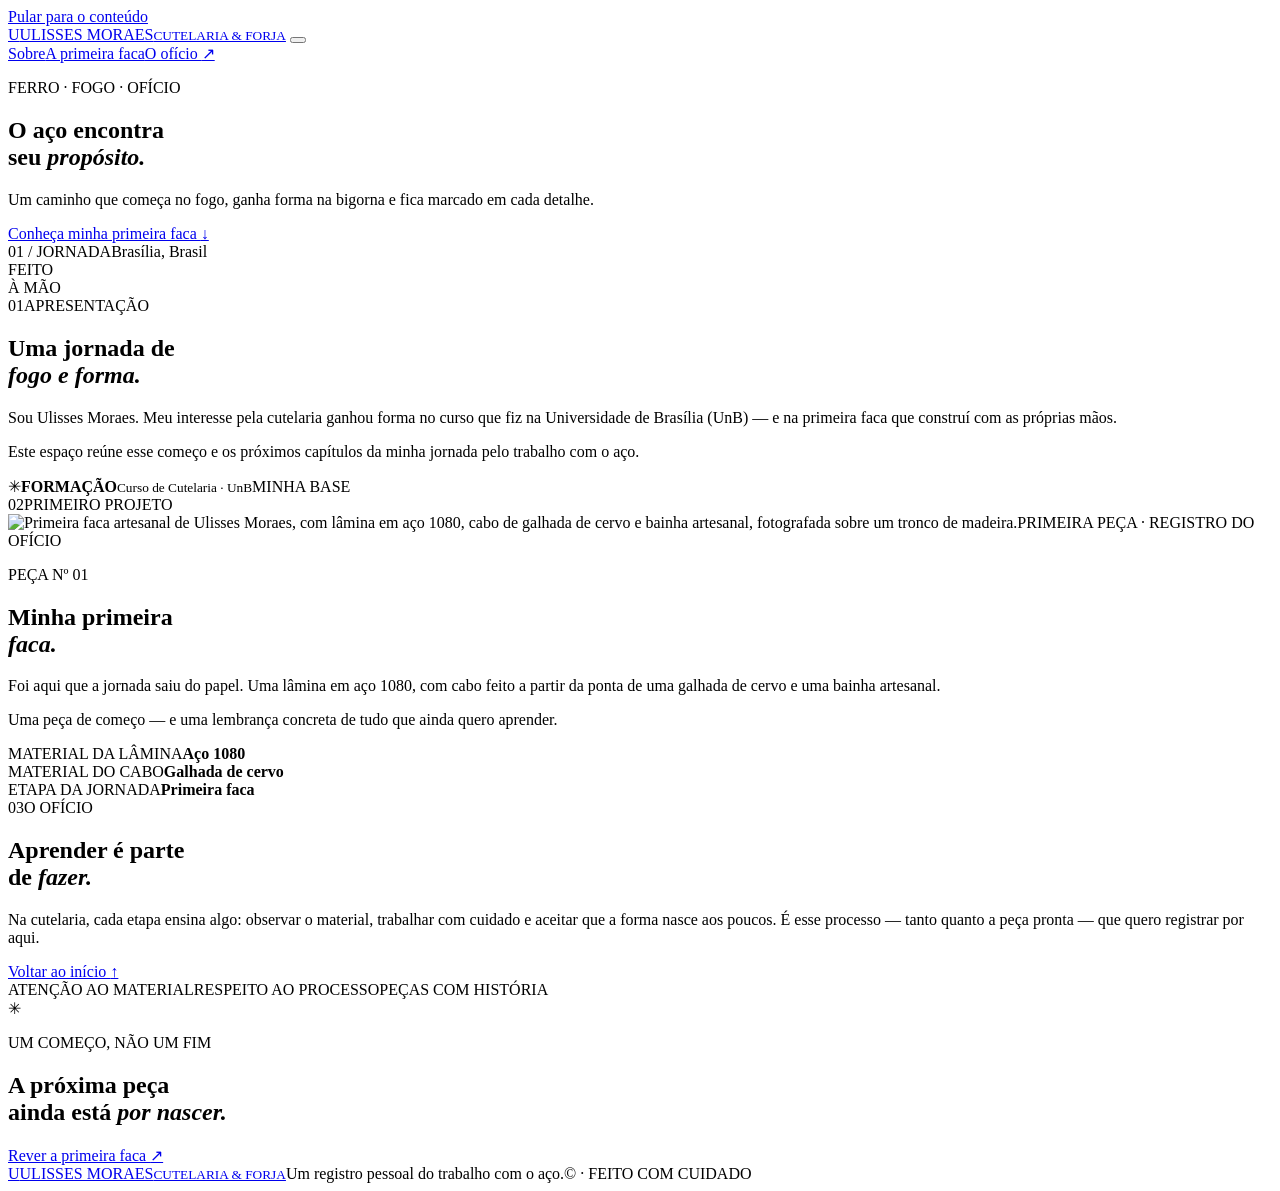
==== index.html @ f88304ad "Add files via upload" ====
<!doctype html>
<html lang="pt-BR">
<head>
  <meta charset="utf-8">
  <meta name="viewport" content="width=device-width, initial-scale=1">
  <meta name="theme-color" content="#171816">
  <meta name="description" content="Portfólio de Ulisses Moraes: cutelaria, forja e sua primeira faca artesanal em aço 1080 com cabo de galhada de cervo.">
  <title>Ulisses Moraes — Cutelaria &amp; Forja</title>
  <link rel="preconnect" href="https://fonts.googleapis.com">
  <link rel="preconnect" href="https://fonts.gstatic.com" crossorigin>
  <link href="https://fonts.googleapis.com/css2?family=DM+Sans:wght@400;500;600;700&family=Playfair+Display:wght@500;600;700&display=swap" rel="stylesheet">
  <link rel="stylesheet" href="css/style.css">
  <script src="js/main.js" defer></script>
</head>
<body>
  <a class="skip-link" href="#conteudo">Pular para o conteúdo</a>
  <header class="site-header">
    <a class="brand" href="#inicio" aria-label="Ulisses Moraes, início"><span class="brand-mark" aria-hidden="true">U</span><span>ULISSES MORAES<small>CUTELARIA &amp; FORJA</small></span></a>
    <button class="menu-toggle" aria-expanded="false" aria-controls="main-nav" aria-label="Abrir menu"><span></span><span></span></button>
    <nav id="main-nav" class="main-nav" aria-label="Navegação principal">
      <a href="#sobre">Sobre</a><a href="#peca">A primeira faca</a><a class="nav-cta" href="#processo">O ofício <span aria-hidden="true">↗</span></a>
    </nav>
  </header>
  <main id="conteudo">
    <section id="inicio" class="hero">
      <div class="hero-image" role="img" aria-label="Detalhe da primeira faca artesanal de Ulisses Moraes"></div>
      <div class="hero-shade"></div>
      <div class="hero-content">
        <p class="eyebrow"><span class="eyebrow-line"></span> FERRO · FOGO · OFÍCIO</p>
        <h1>O aço encontra<br>seu <em>propósito.</em></h1>
        <p class="hero-copy">Um caminho que começa no fogo, ganha forma na bigorna e fica marcado em cada detalhe.</p>
        <a class="text-link" href="#peca">Conheça minha primeira faca <span aria-hidden="true">↓</span></a>
      </div>
      <div class="hero-note"><span>01 / JORNADA</span><span>Brasília, Brasil</span></div>
      <span class="hero-stamp" aria-hidden="true">FEITO<br>À MÃO</span>
    </section>
    <section id="sobre" class="intro section-wrap">
      <div class="section-kicker"><span>01</span><span>APRESENTAÇÃO</span></div>
      <div class="intro-copy"><h2>Uma jornada de<br><em>fogo e forma.</em></h2><div class="intro-text"><p>Sou Ulisses Moraes. Meu interesse pela cutelaria ganhou forma no curso que fiz na Universidade de Brasília (UnB) — e na primeira faca que construí com as próprias mãos.</p><p>Este espaço reúne esse começo e os próximos capítulos da minha jornada pelo trabalho com o aço.</p></div><div class="credential"><span class="credential-icon" aria-hidden="true">✳</span><span><b>FORMAÇÃO</b><small>Curso de Cutelaria · UnB</small></span><span class="credential-year">MINHA BASE</span></div></div>
    </section>
    <section id="peca" class="piece-section">
      <div class="section-wrap piece-inner">
        <div class="section-kicker light"><span>02</span><span>PRIMEIRO PROJETO</span></div>
        <div class="piece-layout">
          <div class="piece-photo-wrap"><img class="piece-photo" src="images/primeira-faca.jpg" alt="Primeira faca artesanal de Ulisses Moraes, com lâmina em aço 1080, cabo de galhada de cervo e bainha artesanal, fotografada sobre um tronco de madeira." loading="lazy"><span class="photo-caption">PRIMEIRA PEÇA · REGISTRO DO OFÍCIO</span></div>
          <article class="piece-copy"><p class="eyebrow"><span class="eyebrow-line"></span> PEÇA Nº 01</p><h2>Minha primeira<br><em>faca.</em></h2><p>Foi aqui que a jornada saiu do papel. Uma lâmina em aço 1080, com cabo feito a partir da ponta de uma galhada de cervo e uma bainha artesanal.</p><p class="piece-note">Uma peça de começo — e uma lembrança concreta de tudo que ainda quero aprender.</p><div class="spec-list"><div><span>MATERIAL DA LÂMINA</span><b>Aço 1080</b></div><div><span>MATERIAL DO CABO</span><b>Galhada de cervo</b></div><div><span>ETAPA DA JORNADA</span><b>Primeira faca</b></div></div></article>
        </div>
      </div>
    </section>
    <section id="processo" class="process-section section-wrap">
      <div class="section-kicker"><span>03</span><span>O OFÍCIO</span></div>
      <div class="process-content"><h2>Aprender é parte<br>de <em>fazer.</em></h2><div><p>Na cutelaria, cada etapa ensina algo: observar o material, trabalhar com cuidado e aceitar que a forma nasce aos poucos. É esse processo — tanto quanto a peça pronta — que quero registrar por aqui.</p><a class="text-link dark-link" href="#inicio">Voltar ao início <span aria-hidden="true">↑</span></a></div></div>
      <div class="process-rule"><span>ATENÇÃO AO MATERIAL</span><span>RESPEITO AO PROCESSO</span><span>PEÇAS COM HISTÓRIA</span></div>
    </section>
    <section class="closing"><div class="closing-mark" aria-hidden="true">✳</div><p>UM COMEÇO, NÃO UM FIM</p><h2>A próxima peça<br>ainda está <em>por nascer.</em></h2><a href="#peca" class="outline-link">Rever a primeira faca <span aria-hidden="true">↗</span></a></section>
  </main>
  <footer class="site-footer"><a class="brand footer-brand" href="#inicio"><span class="brand-mark" aria-hidden="true">U</span><span>ULISSES MORAES<small>CUTELARIA &amp; FORJA</small></span></a><span class="footer-note">Um registro pessoal do trabalho com o aço.</span><span class="copyright">© <span id="year"></span> · FEITO COM CUIDADO</span></footer>
</body>
</html>
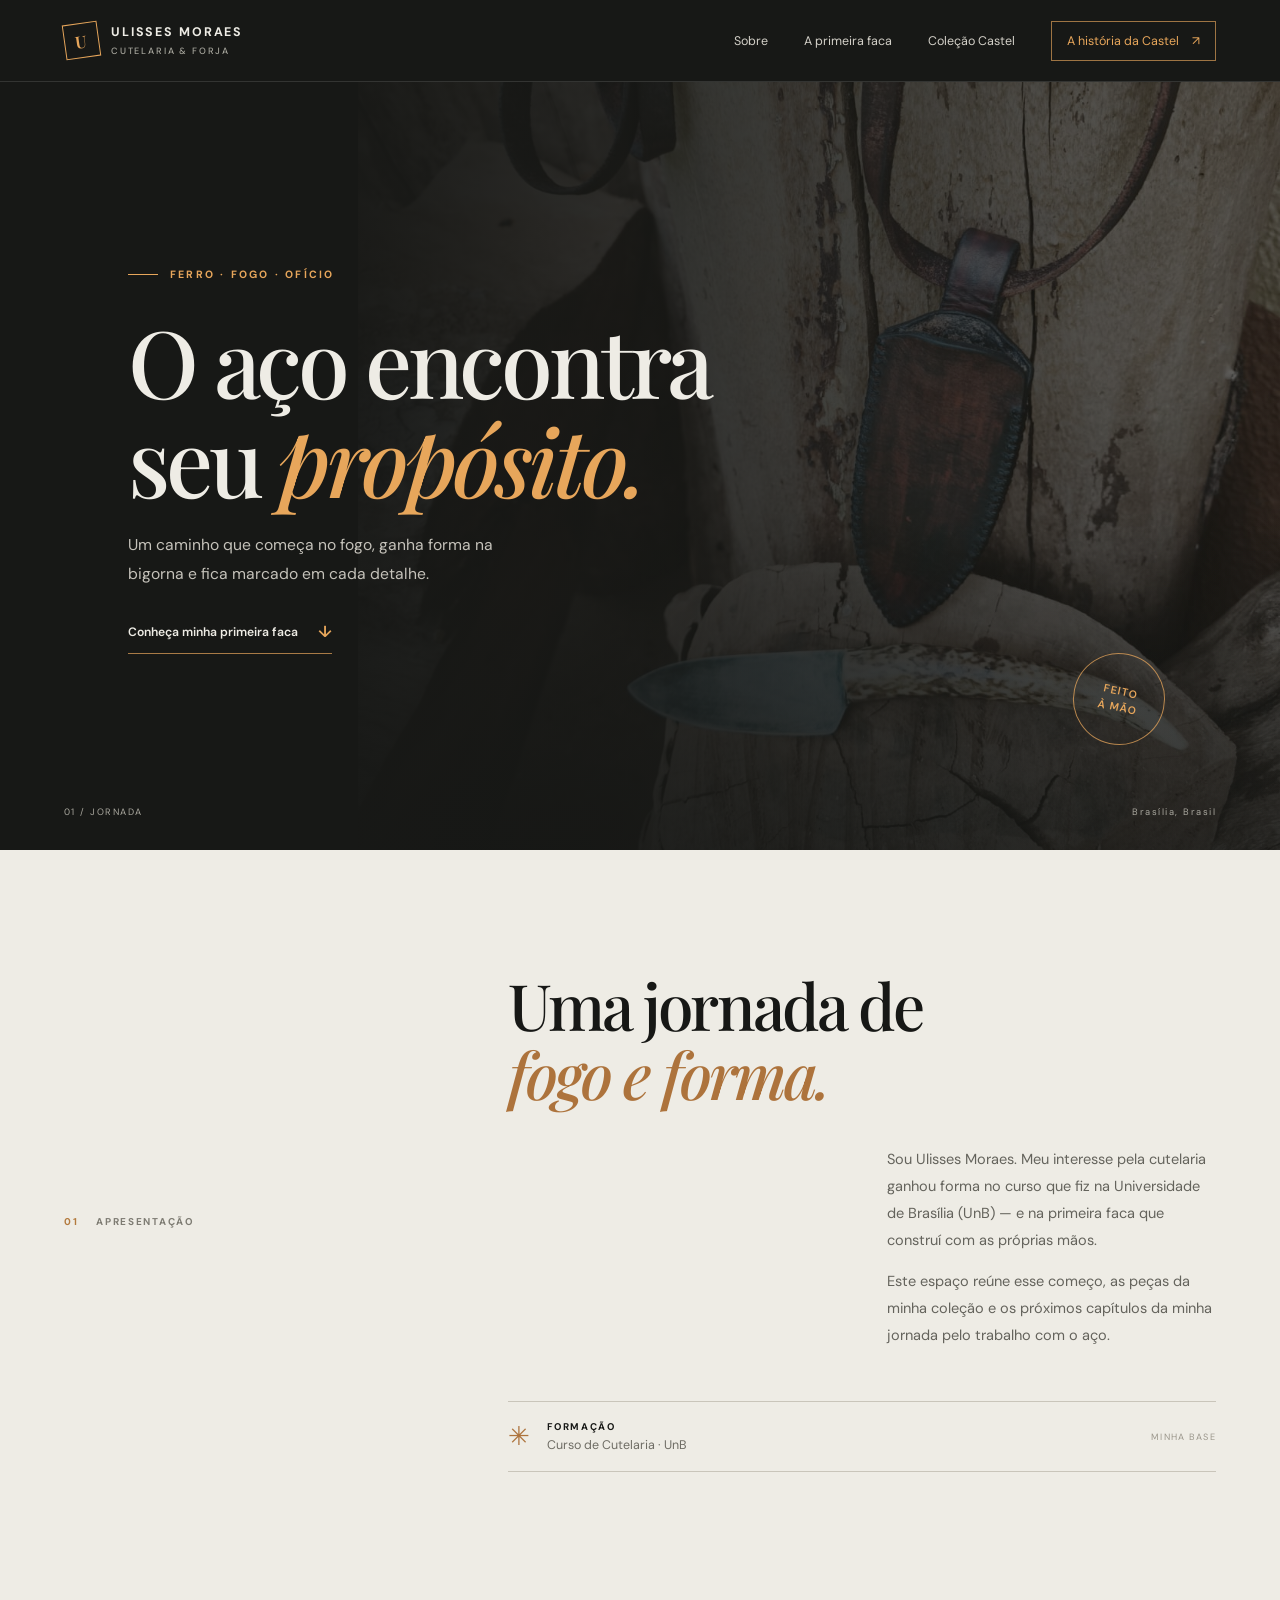
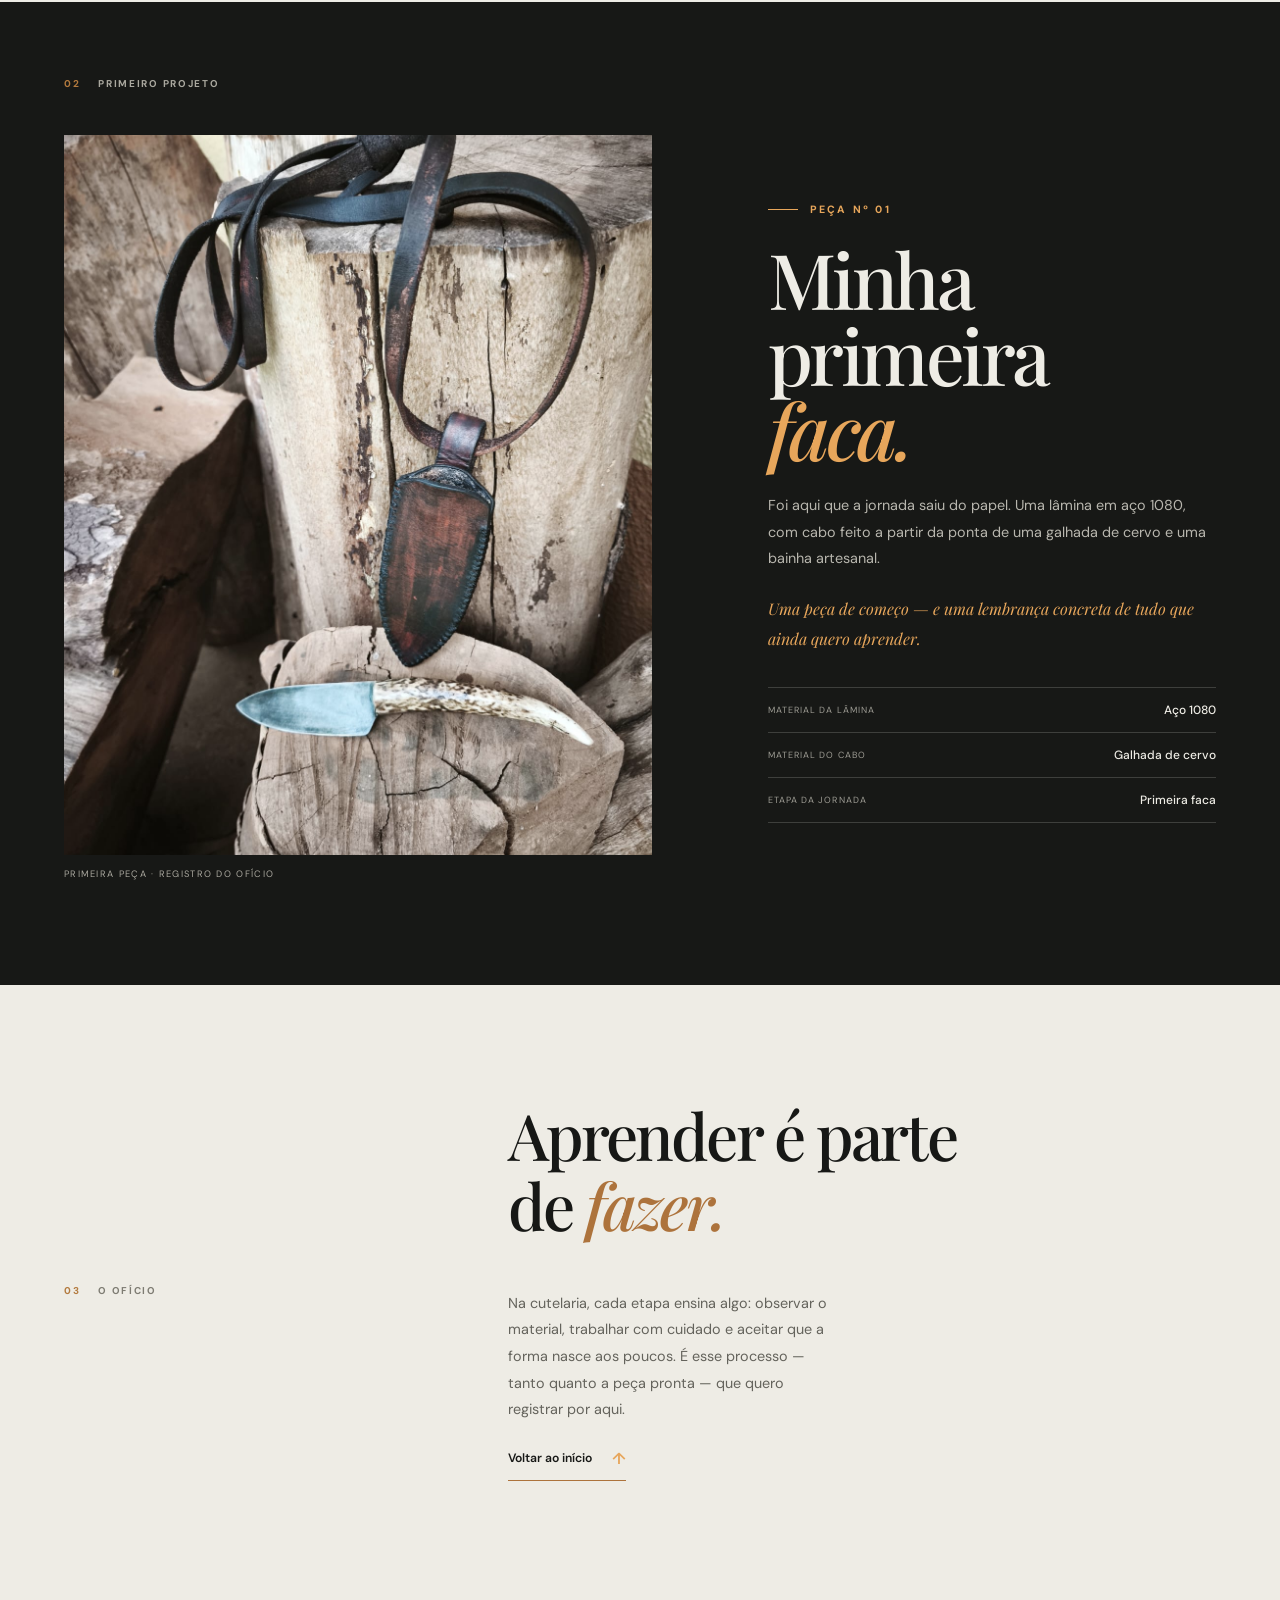
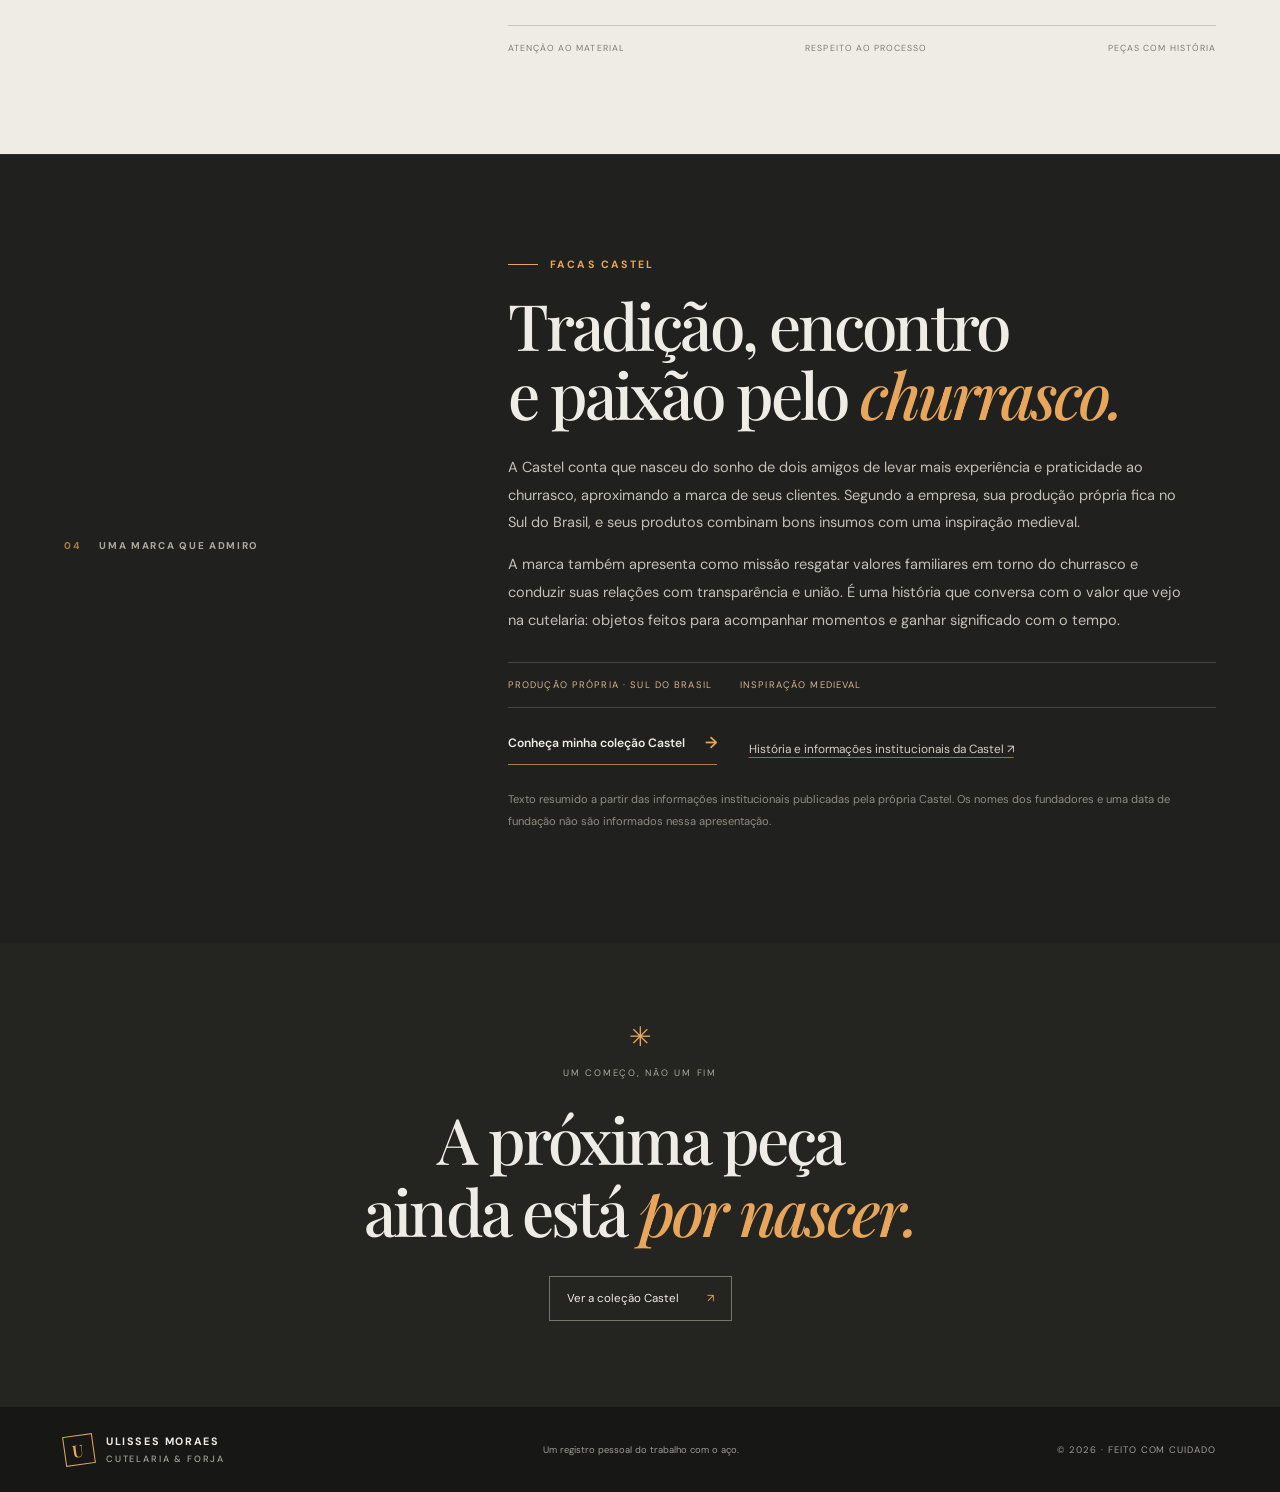
==== commit 5fca2dea: "Adiciona galeria Castel e história da marca" ====
--- a/index.html
+++ b/index.html
@@ -4,7 +4,7 @@
   <meta charset="utf-8">
   <meta name="viewport" content="width=device-width, initial-scale=1">
   <meta name="theme-color" content="#171816">
-  <meta name="description" content="Portfólio de Ulisses Moraes: cutelaria, forja e sua primeira faca artesanal em aço 1080 com cabo de galhada de cervo.">
+  <meta name="description" content="Portfólio de Ulisses Moraes: cutelaria, forja, primeira faca artesanal e coleção Castel.">
   <title>Ulisses Moraes — Cutelaria &amp; Forja</title>
   <link rel="preconnect" href="https://fonts.googleapis.com">
   <link rel="preconnect" href="https://fonts.gstatic.com" crossorigin>
@@ -18,7 +18,10 @@
     <a class="brand" href="#inicio" aria-label="Ulisses Moraes, início"><span class="brand-mark" aria-hidden="true">U</span><span>ULISSES MORAES<small>CUTELARIA &amp; FORJA</small></span></a>
     <button class="menu-toggle" aria-expanded="false" aria-controls="main-nav" aria-label="Abrir menu"><span></span><span></span></button>
     <nav id="main-nav" class="main-nav" aria-label="Navegação principal">
-      <a href="#sobre">Sobre</a><a href="#peca">A primeira faca</a><a class="nav-cta" href="#processo">O ofício <span aria-hidden="true">↗</span></a>
+      <a href="#sobre">Sobre</a>
+      <a href="#peca">A primeira faca</a>
+      <a href="colecao.html">Coleção Castel</a>
+      <a class="nav-cta" href="#castel">A história da Castel <span aria-hidden="true">↗</span></a>
     </nav>
   </header>
   <main id="conteudo">
@@ -36,7 +39,14 @@
     </section>
     <section id="sobre" class="intro section-wrap">
       <div class="section-kicker"><span>01</span><span>APRESENTAÇÃO</span></div>
-      <div class="intro-copy"><h2>Uma jornada de<br><em>fogo e forma.</em></h2><div class="intro-text"><p>Sou Ulisses Moraes. Meu interesse pela cutelaria ganhou forma no curso que fiz na Universidade de Brasília (UnB) — e na primeira faca que construí com as próprias mãos.</p><p>Este espaço reúne esse começo e os próximos capítulos da minha jornada pelo trabalho com o aço.</p></div><div class="credential"><span class="credential-icon" aria-hidden="true">✳</span><span><b>FORMAÇÃO</b><small>Curso de Cutelaria · UnB</small></span><span class="credential-year">MINHA BASE</span></div></div>
+      <div class="intro-copy">
+        <h2>Uma jornada de<br><em>fogo e forma.</em></h2>
+        <div class="intro-text">
+          <p>Sou Ulisses Moraes. Meu interesse pela cutelaria ganhou forma no curso que fiz na Universidade de Brasília (UnB) — e na primeira faca que construí com as próprias mãos.</p>
+          <p>Este espaço reúne esse começo, as peças da minha coleção e os próximos capítulos da minha jornada pelo trabalho com o aço.</p>
+        </div>
+        <div class="credential"><span class="credential-icon" aria-hidden="true">✳</span><span><b>FORMAÇÃO</b><small>Curso de Cutelaria · UnB</small></span><span class="credential-year">MINHA BASE</span></div>
+      </div>
     </section>
     <section id="peca" class="piece-section">
       <div class="section-wrap piece-inner">
@@ -52,7 +62,21 @@
       <div class="process-content"><h2>Aprender é parte<br>de <em>fazer.</em></h2><div><p>Na cutelaria, cada etapa ensina algo: observar o material, trabalhar com cuidado e aceitar que a forma nasce aos poucos. É esse processo — tanto quanto a peça pronta — que quero registrar por aqui.</p><a class="text-link dark-link" href="#inicio">Voltar ao início <span aria-hidden="true">↑</span></a></div></div>
       <div class="process-rule"><span>ATENÇÃO AO MATERIAL</span><span>RESPEITO AO PROCESSO</span><span>PEÇAS COM HISTÓRIA</span></div>
     </section>
-    <section class="closing"><div class="closing-mark" aria-hidden="true">✳</div><p>UM COMEÇO, NÃO UM FIM</p><h2>A próxima peça<br>ainda está <em>por nascer.</em></h2><a href="#peca" class="outline-link">Rever a primeira faca <span aria-hidden="true">↗</span></a></section>
+    <section id="castel" class="castel-story">
+      <div class="section-wrap castel-layout">
+        <div class="section-kicker light"><span>04</span><span>UMA MARCA QUE ADMIRO</span></div>
+        <div class="castel-copy">
+          <p class="eyebrow"><span class="eyebrow-line"></span> FACAS CASTEL</p>
+          <h2>Tradição, encontro<br>e paixão pelo <em>churrasco.</em></h2>
+          <p>A Castel conta que nasceu do sonho de dois amigos de levar mais experiência e praticidade ao churrasco, aproximando a marca de seus clientes. Segundo a empresa, sua produção própria fica no Sul do Brasil, e seus produtos combinam bons insumos com uma inspiração medieval.</p>
+          <p>A marca também apresenta como missão resgatar valores familiares em torno do churrasco e conduzir suas relações com transparência e união. É uma história que conversa com o valor que vejo na cutelaria: objetos feitos para acompanhar momentos e ganhar significado com o tempo.</p>
+          <div class="castel-facts"><span>PRODUÇÃO PRÓPRIA · SUL DO BRASIL</span><span>INSPIRAÇÃO MEDIEVAL</span></div>
+          <div class="castel-links"><a class="text-link" href="colecao.html">Conheça minha coleção Castel <span aria-hidden="true">→</span></a><a class="source-link" href="https://facascastel.com/" target="_blank" rel="noopener noreferrer">História e informações institucionais da Castel ↗</a></div>
+          <p class="source-note">Texto resumido a partir das informações institucionais publicadas pela própria Castel. Os nomes dos fundadores e uma data de fundação não são informados nessa apresentação.</p>
+        </div>
+      </div>
+    </section>
+    <section class="closing"><div class="closing-mark" aria-hidden="true">✳</div><p>UM COMEÇO, NÃO UM FIM</p><h2>A próxima peça<br>ainda está <em>por nascer.</em></h2><a href="colecao.html" class="outline-link">Ver a coleção Castel <span aria-hidden="true">↗</span></a></section>
   </main>
   <footer class="site-footer"><a class="brand footer-brand" href="#inicio"><span class="brand-mark" aria-hidden="true">U</span><span>ULISSES MORAES<small>CUTELARIA &amp; FORJA</small></span></a><span class="footer-note">Um registro pessoal do trabalho com o aço.</span><span class="copyright">© <span id="year"></span> · FEITO COM CUIDADO</span></footer>
 </body>
--- a/css/style.css
+++ b/css/style.css
@@ -0,0 +1,80 @@
+@import url('https://fonts.googleapis.com/css2?family=DM+Sans:wght@400;500;600;700&family=Playfair+Display:ital,wght@0,500;0,600;0,700;1,500;1,600&display=swap');
+:root{--ink:#171816;--ink-soft:#20211e;--paper:#eeece5;--muted:#a5a398;--copper:#e7a65b;--line:rgba(238,236,229,.18);--serif:'Playfair Display',Georgia,serif;--sans:'DM Sans',Arial,sans-serif;--wrap:min(1160px,calc(100% - 10vw))}*{box-sizing:border-box}html{scroll-behavior:smooth;scroll-padding-top:90px}body{margin:0;background:var(--paper);color:var(--ink);font-family:var(--sans);-webkit-font-smoothing:antialiased}a{color:inherit;text-decoration:none}.skip-link{position:fixed;top:-100px;left:1rem;background:var(--copper);padding:.8rem;z-index:99}.skip-link:focus{top:1rem}.site-header{height:82px;background:var(--ink);color:var(--paper);display:flex;align-items:center;justify-content:space-between;padding:0 5vw;position:absolute;z-index:5;width:100%;border-bottom:1px solid rgba(255,255,255,.12)}.brand{display:flex;align-items:center;gap:12px;font-weight:700;font-size:.78rem;letter-spacing:.15em}.brand small{display:block;color:#a6a59c;font-size:.57rem;font-weight:500;letter-spacing:.2em;margin-top:5px}.brand-mark{width:35px;height:35px;border:1px solid var(--copper);color:var(--copper);display:grid;place-items:center;font:600 1.05rem var(--serif);transform:rotate(-8deg)}.main-nav{display:flex;align-items:center;gap:36px;color:#d3d0c8;font-size:.78rem}.main-nav a{transition:color .2s}.main-nav a:hover,.text-link:hover{color:var(--copper)}.main-nav .nav-cta{border:1px solid rgba(231,166,91,.65);color:var(--copper);padding:11px 15px}.nav-cta span{margin-left:10px}.menu-toggle{display:none}.hero{min-height:730px;height:min(850px,100vh);background:var(--ink);color:var(--paper);position:relative;display:flex;align-items:center;overflow:hidden;padding:100px 10vw 70px}.hero-image{position:absolute;inset:0 0 0 28%;background-image:url('../images/primeira-faca.jpg');background-size:cover;background-position:center 72%;opacity:.35}.hero-shade{position:absolute;inset:0;background:linear-gradient(90deg,#171816 7%,rgba(23,24,22,.96) 25%,rgba(23,24,22,.72) 47%,rgba(23,24,22,.06) 100%),linear-gradient(0deg,rgba(23,24,22,.65),transparent 40%)}.hero-content{position:relative;z-index:1;max-width:640px;margin-top:32px}.eyebrow{color:var(--copper);font-size:.66rem;font-weight:700;letter-spacing:.21em;display:flex;align-items:center;gap:12px}.eyebrow-line{width:30px;height:1px;background:var(--copper)}h1,h2{font-family:var(--serif);font-weight:500;letter-spacing:-.045em}h1{font-size:clamp(3.4rem,7.3vw,6.5rem);line-height:1.06;margin:30px 0 22px}h1 em,h2 em{color:var(--copper);font-weight:500}.hero-copy{color:#c5c2ba;max-width:380px;font-size:.98rem;line-height:1.8;margin-bottom:32px}.text-link{display:inline-flex;align-items:center;gap:20px;color:var(--paper);font-size:.76rem;font-weight:600;border-bottom:1px solid rgba(231,166,91,.7);padding-bottom:11px;transition:color .2s}.text-link span{font-size:1rem;color:var(--copper)}.hero-note{position:absolute;left:5vw;right:5vw;bottom:32px;display:flex;justify-content:space-between;color:#aaa89f;font-size:.58rem;letter-spacing:.16em}.hero-stamp{position:absolute;right:9vw;bottom:105px;border:1px solid rgba(231,166,91,.75);border-radius:50%;width:92px;height:92px;display:grid;place-items:center;text-align:center;color:var(--copper);font:600 .67rem/1.5 var(--sans);letter-spacing:.12em;transform:rotate(12deg)}.section-wrap{width:var(--wrap);margin-inline:auto}.intro{padding-top:120px;padding-bottom:130px;display:grid;grid-template-columns:1fr 2fr;gap:7vw}.section-kicker{display:flex;gap:18px;align-items:center;color:#7e7c73;font-size:.62rem;font-weight:700;letter-spacing:.17em}.section-kicker span:first-child{color:#b37a3e}.intro-copy{display:grid;grid-template-columns:1fr 1fr;column-gap:4vw;align-items:start}.intro h2,.process-content h2{font-size:clamp(2.8rem,5vw,4.8rem);line-height:1.08;margin:0;grid-column:1/-1}.intro h2 em,.process-content h2 em{color:#ad733c}.intro-text{grid-column:2;margin-top:24px;color:#64635c;line-height:1.85;font-size:.91rem}.credential{grid-column:1/-1;margin-top:37px;border-top:1px solid #c9c5ba;border-bottom:1px solid #c9c5ba;display:flex;align-items:center;gap:17px;padding:18px 0}.credential-icon{color:#ad733c;font-size:1.6rem}.credential b,.credential small{display:block}.credential b{font-size:.61rem;letter-spacing:.16em}.credential small{color:#6e6c64;font-size:.78rem;margin-top:4px}.credential-year{margin-left:auto;color:#9a968b;font-size:.57rem;letter-spacing:.14em}.piece-section{background:var(--ink);color:var(--paper);padding:75px 0 105px}.light{color:#aaa89f}.piece-layout{display:grid;grid-template-columns:1.05fr .8fr;gap:9vw;align-items:center;margin-top:45px}.piece-photo-wrap{position:relative}.piece-photo{display:block;width:100%;max-height:720px;object-fit:cover;object-position:center 67%;filter:saturate(.82)}.photo-caption{display:block;color:#aaa89f;font-size:.58rem;letter-spacing:.14em;margin-top:13px}.piece-copy{max-width:450px}.piece-copy h2{font-size:clamp(3.3rem,6vw,5.7rem);line-height:.98;margin:25px 0}.piece-copy>p:not(.eyebrow){color:#b8b6ae;line-height:1.85;font-size:.9rem}.piece-copy .piece-note{font-family:var(--serif);font-style:italic;color:var(--copper)!important;font-size:1rem!important;margin-top:22px}.spec-list{margin-top:34px;border-top:1px solid var(--line)}.spec-list div{display:flex;justify-content:space-between;align-items:center;gap:12px;padding:14px 0;border-bottom:1px solid var(--line)}.spec-list span{font-size:.56rem;letter-spacing:.12em;color:#9e9c94}.spec-list b{font-size:.75rem;font-weight:500;text-align:right}.process-section{padding-top:115px;padding-bottom:100px;display:grid;grid-template-columns:1fr 2fr;gap:7vw}.process-content{display:grid;grid-template-columns:1fr 1fr;gap:4vw;align-items:end}.process-content h2{grid-column:1/-1}.process-content>div p{color:#64635c;line-height:1.85;font-size:.9rem;margin:0 0 23px}.dark-link{color:var(--ink);border-color:#ad733c}.process-rule{grid-column:2;display:flex;justify-content:space-between;gap:20px;border-top:1px solid #c9c5ba;padding-top:16px;margin-top:55px;color:#7e7c73;font-size:.55rem;letter-spacing:.12em}.closing{text-align:center;background:#242521;color:var(--paper);padding:76px 20px 86px}.closing-mark{font-size:1.7rem;color:var(--copper)}.closing>p{color:#aaa89f;font-size:.58rem;letter-spacing:.19em;margin:13px 0 24px}.closing h2{font-size:clamp(2.8rem,5vw,4.5rem);line-height:1.12;margin:0 0 30px}.outline-link{display:inline-flex;gap:28px;align-items:center;border:1px solid #77746b;padding:14px 17px;font-size:.72rem;transition:border-color .2s,color .2s}.outline-link:hover{color:var(--copper);border-color:var(--copper)}.outline-link span{color:var(--copper)}.site-footer{background:var(--ink);color:var(--paper);padding:27px 5vw;display:flex;align-items:center;justify-content:space-between;gap:20px}.footer-brand{font-size:.67rem}.footer-brand .brand-mark{width:30px;height:30px}.footer-note,.copyright{font-size:.59rem;color:#9e9c94}.copyright{letter-spacing:.1em}
+@media(max-width:760px){:root{--wrap:calc(100% - 44px)}.site-header{height:70px;padding-inline:22px}.main-nav{display:none;position:absolute;top:69px;left:0;right:0;background:var(--ink);padding:22px;align-items:stretch;gap:0;border-top:1px solid var(--line)}.main-nav.open{display:flex;flex-direction:column}.main-nav a{padding:15px 5px;border-bottom:1px solid var(--line)}.main-nav .nav-cta{margin-top:12px;text-align:center;border:1px solid rgba(231,166,91,.65)}.menu-toggle{display:flex;width:42px;height:42px;background:none;border:1px solid var(--line);align-items:center;justify-content:center;flex-direction:column;gap:6px}.menu-toggle span{width:17px;height:1px;background:var(--paper)}.hero{height:auto;min-height:740px;padding:140px 28px 100px;align-items:center}.hero-image{inset:0;background-position:60% center;opacity:.55}.hero-shade{background:linear-gradient(90deg,rgba(23,24,22,.92),rgba(23,24,22,.56)),linear-gradient(0deg,rgba(23,24,22,.7),transparent 60%)}.hero-content{margin-top:5px}.hero h1{font-size:clamp(3.2rem,13vw,5.2rem)}.hero-copy{max-width:330px}.hero-stamp{width:72px;height:72px;right:27px;bottom:95px;font-size:.55rem}.hero-note{left:23px;right:23px;bottom:26px;font-size:.52rem}.intro{padding-top:80px;padding-bottom:85px;grid-template-columns:1fr;gap:32px}.intro-copy{grid-template-columns:1fr;gap:0}.intro h2{font-size:3.35rem}.intro-text{grid-column:1;margin-top:19px}.credential{margin-top:23px}.piece-section{padding:62px 0 75px}.piece-layout{grid-template-columns:1fr;gap:39px;margin-top:30px}.piece-photo{max-height:620px;aspect-ratio:4/5}.piece-copy h2{font-size:4.1rem;margin:20px 0}.process-section{padding-top:78px;padding-bottom:73px;grid-template-columns:1fr;gap:32px}.process-content{grid-template-columns:1fr;gap:20px}.process-content h2{font-size:3.25rem}.process-rule{grid-column:1;flex-direction:column;gap:11px;margin-top:10px}.closing{padding:64px 20px 70px}.closing h2{font-size:3rem}.site-footer{padding:25px 22px;flex-wrap:wrap}.footer-note{order:3;width:100%;border-top:1px solid var(--line);padding-top:15px}.copyright{font-size:.53rem}}
+@media(max-width:380px){.brand{font-size:.68rem}.hero h1{font-size:3rem}.spec-list div{align-items:flex-start;flex-direction:column}.spec-list b{text-align:left}.credential-year{font-size:.48rem}.copyright{width:100%}}@media(prefers-reduced-motion:reduce){html{scroll-behavior:auto}*,*::before,*::after{transition-duration:.01ms!important;animation-duration:.01ms!important;animation-iteration-count:1!important}}
+
+
+/* História da marca Castel */
+.castel-story{background:#20211e;color:var(--paper);padding:92px 0 100px;border-top:1px solid rgba(255,255,255,.06)}
+.castel-layout{display:grid;grid-template-columns:1fr 2fr;gap:7vw}
+.castel-copy{max-width:780px}
+.castel-copy h2{font-size:clamp(2.8rem,5vw,4.7rem);line-height:1.08;margin:19px 0 26px}
+.castel-copy>p:not(.eyebrow){color:#c2c0b8;font-size:.91rem;line-height:1.9;max-width:690px}
+.castel-facts{display:flex;flex-wrap:wrap;gap:10px 28px;border-top:1px solid var(--line);border-bottom:1px solid var(--line);padding:16px 0;margin-top:28px;color:#d9b48b;font-size:.59rem;letter-spacing:.12em}
+.castel-links{display:flex;align-items:center;flex-wrap:wrap;gap:22px 32px;margin-top:24px}
+.source-link{color:#d1cec5;font-size:.74rem;text-decoration:underline;text-decoration-color:rgba(231,166,91,.6);text-underline-offset:4px}
+.source-link:hover{color:var(--copper)}
+.source-note{margin-top:24px!important;color:#8e8c83!important;font-size:.7rem!important}
+
+/* Página e cartões da coleção Castel */
+.collection-page{background:var(--paper)}
+.collection-hero{background:var(--ink);color:var(--paper);padding:160px 0 76px;position:relative;overflow:hidden}
+.collection-hero::after{content:"";position:absolute;width:420px;height:420px;right:-120px;top:105px;border:1px solid rgba(231,166,91,.16);border-radius:50%;box-shadow:0 0 0 28px rgba(231,166,91,.025),0 0 0 62px rgba(231,166,91,.02);pointer-events:none}
+.collection-hero>.section-wrap{position:relative;z-index:1}
+.collection-hero h1{font-size:clamp(3.7rem,8vw,7rem);line-height:1.02;margin:25px 0 26px}
+.collection-intro-row{display:flex;align-items:center;justify-content:space-between;gap:30px;max-width:790px;margin-bottom:29px}
+.collection-intro-row>p{max-width:510px;color:#c5c2ba;font-size:.93rem;line-height:1.85;margin:0}
+.collection-count{display:flex;align-items:center;gap:12px;color:var(--copper);flex:none}
+.collection-count b{font:500 3rem/1 var(--serif)}
+.collection-count small{font-size:.58rem;line-height:1.6;letter-spacing:.13em}
+.collection-section{padding:78px 0 70px}
+.collection-heading{display:flex;align-items:end;justify-content:space-between;gap:40px;border-bottom:1px solid #cac6bb;padding-bottom:26px;margin-bottom:34px}
+.collection-heading h2{font-size:clamp(2.5rem,4.5vw,4.2rem);line-height:1.08;margin:16px 0 0}
+.collection-heading h2 em{color:#ad733c}
+.collection-disclosure{max-width:400px;margin:0 0 3px;color:#65635b;font-size:.75rem;line-height:1.75}
+.collection-grid{display:grid;grid-template-columns:repeat(3,minmax(0,1fr));gap:34px 23px}
+.collection-card{min-width:0;background:#e7e4dc;border:1px solid #d9d5ca;transition:transform .2s ease,border-color .2s ease}
+.collection-card:hover{transform:translateY(-3px);border-color:#b88b58}
+.collection-image{height:clamp(230px,28vw,360px);position:relative;display:block;overflow:hidden;background:#d7d3c9;color:var(--paper)}
+.collection-image::after{content:"";position:absolute;inset:45% 0 0;background:linear-gradient(transparent,rgba(23,24,22,.62));pointer-events:none}
+.collection-image img{width:100%;height:100%;display:block;object-fit:cover;transition:transform .35s ease}
+.collection-card:hover .collection-image img{transform:scale(1.025)}
+.image-credit{position:absolute;z-index:1;left:14px;bottom:13px;color:#fff;font-size:.52rem;font-weight:600;letter-spacing:.14em;text-shadow:0 1px 4px rgba(0,0,0,.4)}
+.collection-card-copy{min-height:124px;position:relative;padding:20px 18px 18px}
+.collection-number{color:#9b713f;font-size:.57rem;letter-spacing:.16em}
+.collection-card h3{font:500 1.25rem/1.3 var(--serif);margin:9px 0 15px;padding-right:20px}
+.product-link{display:inline-flex;gap:8px;align-items:center;color:#514d44;font-size:.66rem;font-weight:600;border-bottom:1px solid rgba(173,115,60,.6);padding-bottom:5px}
+.product-link span{color:#ad733c}
+.product-link:hover{color:#ad733c}
+.collection-bottom{display:flex;justify-content:space-between;gap:20px;border-top:1px solid #cac6bb;margin-top:48px;padding-top:17px;color:#7e7c73;font-size:.57rem;letter-spacing:.12em}
+.collection-bottom a{color:#5c554c;text-decoration:underline;text-decoration-color:#ad733c;text-underline-offset:4px;letter-spacing:normal;font-size:.68rem}
+.collection-bottom a span{color:#ad733c}
+
+@media(max-width:900px){
+  .collection-grid{grid-template-columns:repeat(2,minmax(0,1fr));gap:26px 18px}
+  .collection-image{height:clamp(240px,42vw,390px)}
+  .collection-heading{align-items:start;flex-direction:column;gap:16px}
+  .collection-disclosure{max-width:620px}
+}
+@media(max-width:760px){
+  .castel-story{padding:70px 0 76px}
+  .castel-layout{grid-template-columns:1fr;gap:30px}
+  .castel-copy h2{font-size:3.25rem}
+  .collection-hero{padding:126px 0 62px}
+  .collection-hero h1{font-size:clamp(3.5rem,14vw,5.2rem)}
+  .collection-intro-row{align-items:flex-start;gap:18px}
+  .collection-count b{font-size:2.45rem}
+  .collection-section{padding:62px 0 55px}
+}
+@media(max-width:560px){
+  .collection-intro-row{flex-direction:column}
+  .collection-count{gap:10px}
+  .collection-count small br{display:none}
+  .collection-grid{grid-template-columns:1fr;gap:22px}
+  .collection-image{height:auto;aspect-ratio:4/3}
+  .collection-card-copy{min-height:118px}
+  .collection-bottom{align-items:flex-start;flex-direction:column;gap:12px}
+  .castel-facts{flex-direction:column;gap:11px}
+  .castel-links{align-items:flex-start;flex-direction:column;gap:18px}
+}
+@media(prefers-reduced-motion:reduce){.collection-card,.collection-image img{transition:none}}
